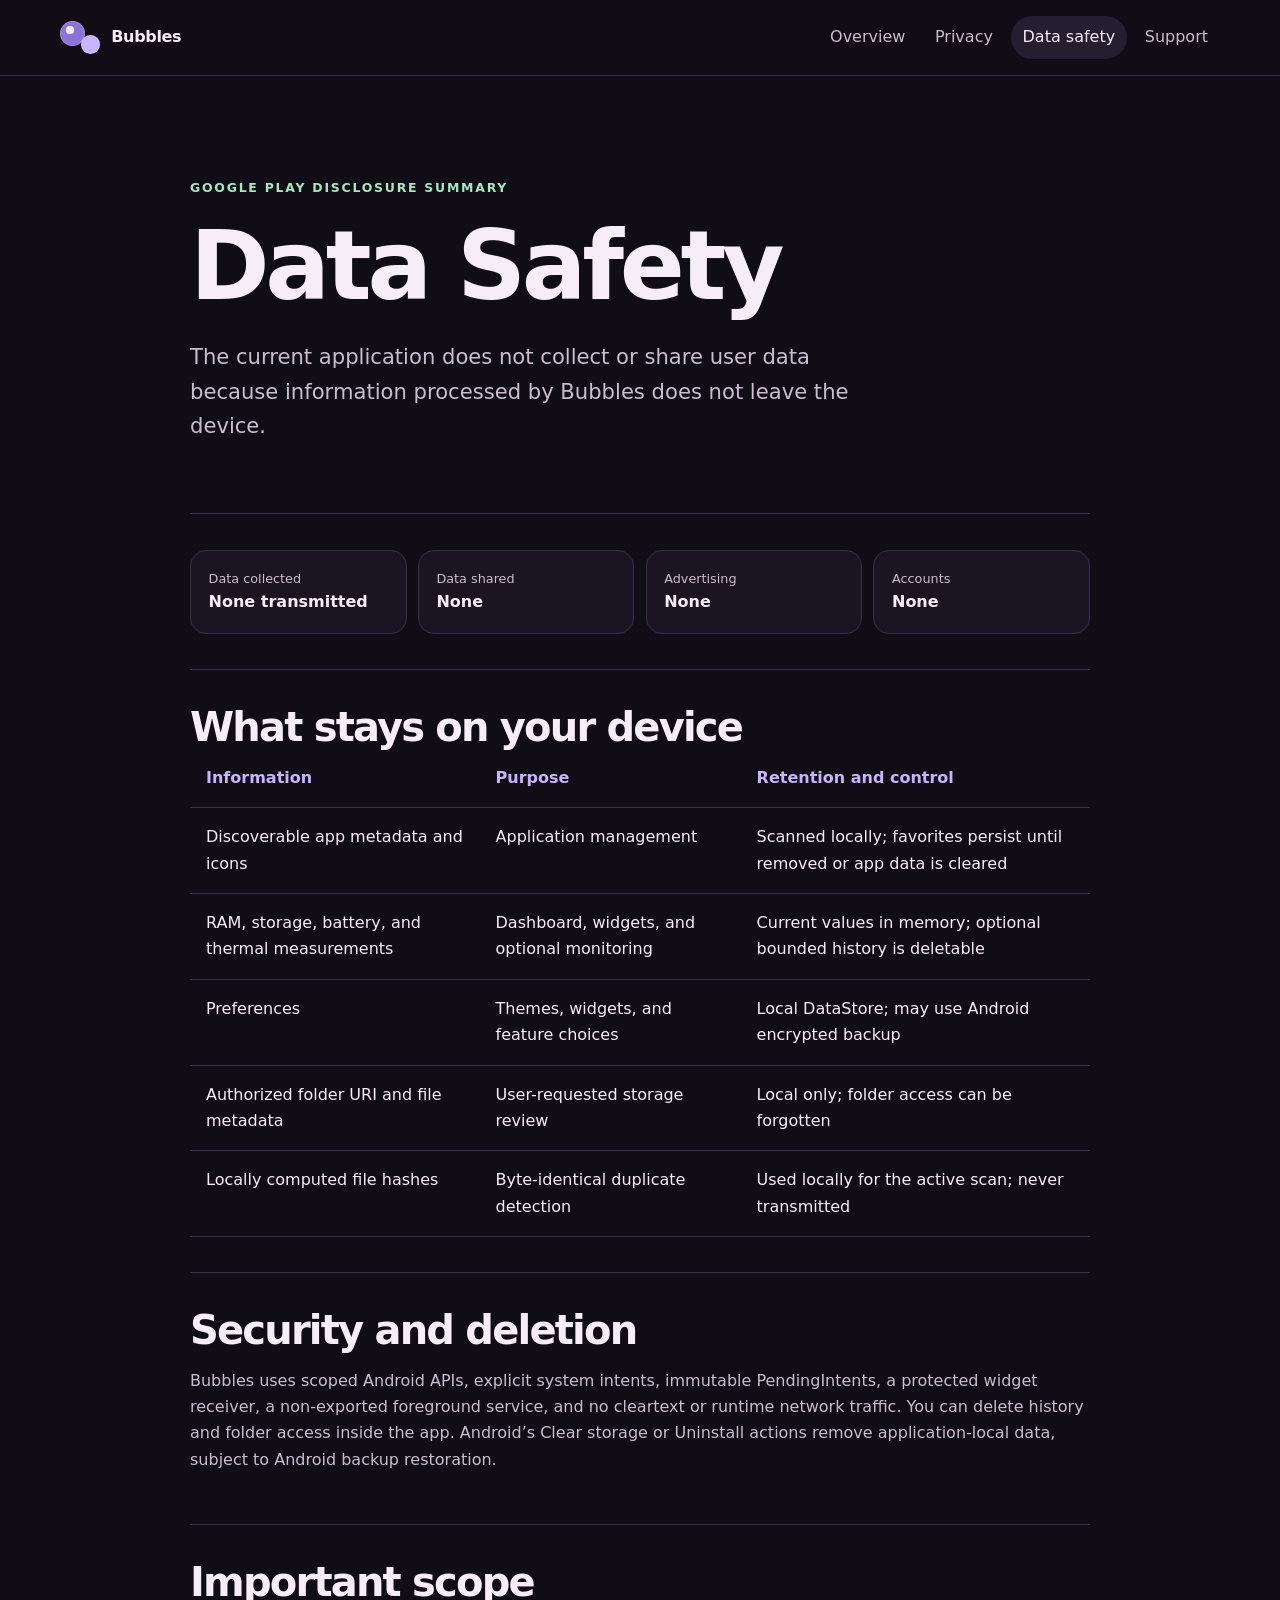
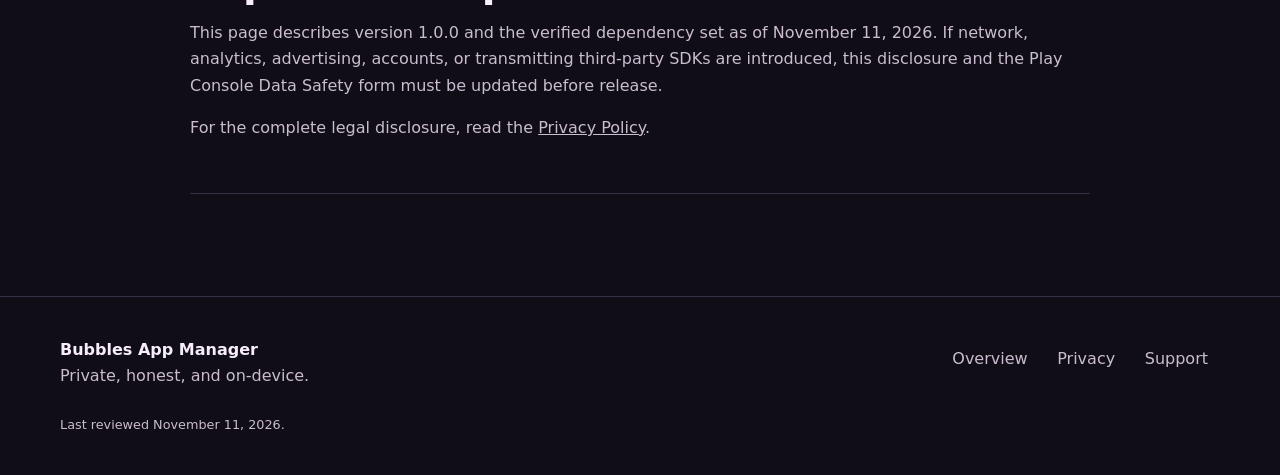
==== data-safety.html @ a94c3827 "Create Bubbles App Manager website" ====
<!doctype html>
<html lang="en">
<head>
  <meta charset="utf-8">
  <meta name="viewport" content="width=device-width, initial-scale=1">
  <meta name="description" content="Google Play Data Safety summary for Bubbles App Manager.">
  <meta name="theme-color" content="#15111d">
  <meta http-equiv="Content-Security-Policy" content="default-src 'self'; style-src 'self'; img-src 'self' data:; base-uri 'none'; form-action 'none'; frame-ancestors 'none'; upgrade-insecure-requests">
  <link rel="canonical" href="https://kernferm.github.io/BubblesAppManager/data-safety.html">
  <link rel="stylesheet" href="styles.css">
  <title>Data Safety · Bubbles App Manager</title>
</head>
<body>
  <a class="skip-link" href="#main">Skip to content</a>
  <header class="site-header"><a class="brand" href="./" aria-label="Bubbles App Manager home"><span class="brand-mark" aria-hidden="true"><i></i><i></i><i></i></span><span>Bubbles</span></a><nav aria-label="Primary navigation"><a href="./">Overview</a><a href="privacy.html">Privacy</a><a aria-current="page" href="data-safety.html">Data safety</a><a href="support.html">Support</a></nav></header>
  <main id="main" class="policy shell">
    <header class="policy-hero"><p class="eyebrow">Google Play disclosure summary</p><h1>Data Safety</h1><p class="lede">The current application does not collect or share user data because information processed by Bubbles does not leave the device.</p></header>

    <section class="safety-summary" aria-label="Data Safety summary"><div><span>Data collected</span><strong>None transmitted</strong></div><div><span>Data shared</span><strong>None</strong></div><div><span>Advertising</span><strong>None</strong></div><div><span>Accounts</span><strong>None</strong></div></section>

    <section><h2>What stays on your device</h2><div class="table-wrap"><table><thead><tr><th>Information</th><th>Purpose</th><th>Retention and control</th></tr></thead><tbody><tr><td>Discoverable app metadata and icons</td><td>Application management</td><td>Scanned locally; favorites persist until removed or app data is cleared</td></tr><tr><td>RAM, storage, battery, and thermal measurements</td><td>Dashboard, widgets, and optional monitoring</td><td>Current values in memory; optional bounded history is deletable</td></tr><tr><td>Preferences</td><td>Themes, widgets, and feature choices</td><td>Local DataStore; may use Android encrypted backup</td></tr><tr><td>Authorized folder URI and file metadata</td><td>User-requested storage review</td><td>Local only; folder access can be forgotten</td></tr><tr><td>Locally computed file hashes</td><td>Byte-identical duplicate detection</td><td>Used locally for the active scan; never transmitted</td></tr></tbody></table></div></section>

    <section><h2>Security and deletion</h2><p>Bubbles uses scoped Android APIs, explicit system intents, immutable PendingIntents, a protected widget receiver, a non-exported foreground service, and no cleartext or runtime network traffic. You can delete history and folder access inside the app. Android’s Clear storage or Uninstall actions remove application-local data, subject to Android backup restoration.</p></section>

    <section><h2>Important scope</h2><p>This page describes version 1.0.0 and the verified dependency set as of November 11, 2026. If network, analytics, advertising, accounts, or transmitting third-party SDKs are introduced, this disclosure and the Play Console Data Safety form must be updated before release.</p><p>For the complete legal disclosure, read the <a href="privacy.html">Privacy Policy</a>.</p></section>
  </main>
  <footer><div class="shell footer-grid"><p><strong>Bubbles App Manager</strong><br><span>Private, honest, and on-device.</span></p><nav aria-label="Footer navigation"><a href="./">Overview</a><a href="privacy.html">Privacy</a><a href="support.html">Support</a></nav><p class="fine-print">Last reviewed November 11, 2026.</p></div></footer>
</body>
</html>
---- styles.css ----
:root {
  color-scheme: dark;
  --bg: #110d16;
  --surface: #1b1523;
  --surface-2: #251d30;
  --ink: #f7edf9;
  --muted: #c9bdcf;
  --line: #3a2f46;
  --violet: #c7b4ff;
  --violet-2: #8d73d8;
  --mint: #a8e6c0;
  --green: #315c3c;
  --radius: 1.5rem;
  --shadow: 0 24px 80px rgba(0, 0, 0, .35);
}

* { box-sizing: border-box; }
html { scroll-behavior: smooth; }
body { margin: 0; background: var(--bg); color: var(--ink); font: 1rem/1.65 system-ui, -apple-system, BlinkMacSystemFont, "Segoe UI", sans-serif; }
a { color: inherit; }
a:focus-visible, summary:focus-visible { outline: 3px solid var(--mint); outline-offset: 4px; border-radius: .25rem; }
.skip-link { position: fixed; left: 1rem; top: -6rem; z-index: 99; padding: .75rem 1rem; background: var(--ink); color: var(--bg); border-radius: .75rem; }
.skip-link:focus { top: 1rem; }
.shell { width: min(1160px, calc(100% - 2rem)); margin-inline: auto; }
.narrow { max-width: 760px; }
.site-header { min-height: 76px; padding: .8rem max(1rem, calc((100vw - 1160px) / 2)); display: flex; align-items: center; justify-content: space-between; gap: 1.5rem; border-bottom: 1px solid var(--line); background: rgba(17, 13, 22, .94); position: sticky; top: 0; z-index: 20; backdrop-filter: blur(18px); }
.brand { display: inline-flex; align-items: center; gap: .7rem; font-weight: 800; text-decoration: none; letter-spacing: -.02em; }
.brand-mark { width: 2.5rem; height: 2.1rem; display: inline-block; position: relative; }
.brand-mark i { position: absolute; display: block; border-radius: 50%; background: var(--violet-2); box-shadow: inset 0 0 0 1px rgba(255,255,255,.2); }
.brand-mark i:nth-child(1) { width: 1.55rem; height: 1.55rem; left: 0; top: 0; }
.brand-mark i:nth-child(2) { width: 1.2rem; height: 1.2rem; right: 0; bottom: 0; background: var(--violet); }
.brand-mark i:nth-child(3) { width: .48rem; height: .48rem; left: .38rem; top: .35rem; background: #efe9ff; }
.brand-mark.large { transform: scale(1.8); transform-origin: left center; margin-bottom: 2rem; }
.site-header nav, footer nav { display: flex; flex-wrap: wrap; gap: .35rem; }
.site-header nav a, footer nav a { color: var(--muted); text-decoration: none; padding: .55rem .75rem; border-radius: 999px; }
.site-header nav a:hover, .site-header nav a[aria-current="page"], footer nav a:hover { color: var(--ink); background: var(--surface-2); }

.hero { min-height: 720px; padding-block: clamp(4rem, 10vw, 8rem); display: grid; grid-template-columns: 1.08fr .92fr; align-items: center; gap: clamp(2rem, 7vw, 7rem); }
.eyebrow { margin: 0 0 1rem; color: var(--mint); font-size: .78rem; font-weight: 800; letter-spacing: .14em; text-transform: uppercase; }
h1, h2, h3 { margin: 0; line-height: 1.08; letter-spacing: -.045em; }
h1 { font-size: clamp(3.2rem, 7.2vw, 6.8rem); }
h1 span { color: var(--violet); }
h2 { font-size: clamp(2.2rem, 4.8vw, 4.4rem); }
h3 { font-size: 1.45rem; }
.lede { max-width: 700px; color: var(--muted); font-size: clamp(1.08rem, 2vw, 1.32rem); }
.hero-actions { display: flex; flex-wrap: wrap; gap: .75rem; margin-block: 2rem; }
.button { display: inline-flex; min-height: 48px; align-items: center; justify-content: center; padding: .75rem 1.1rem; border: 1px solid var(--line); border-radius: 999px; font-weight: 750; text-decoration: none; }
.button.primary { background: var(--violet); border-color: var(--violet); color: #171020; }
.button.primary:hover { background: #d7c9ff; }
.button.secondary:hover { background: var(--surface-2); }
.trust-list { display: flex; flex-wrap: wrap; gap: .7rem 1.4rem; padding: 0; margin: 0; list-style: none; color: var(--muted); font-size: .92rem; }
.trust-list li::before { content: "✓"; color: var(--mint); margin-right: .45rem; font-weight: 900; }

.device-card { background: linear-gradient(155deg, #292036, #18121f); border: 1px solid #463653; border-radius: 2.4rem; padding: clamp(1.2rem, 4vw, 2rem); box-shadow: var(--shadow); transform: rotate(1.5deg); }
.device-top, .metric-row { display: flex; align-items: center; justify-content: space-between; gap: 1rem; }
.device-top { font-weight: 800; }
.status-dot { color: var(--mint); background: rgba(49, 92, 60, .6); padding: .3rem .65rem; border-radius: 999px; font-size: .78rem; }
.score-orbit { width: 9rem; aspect-ratio: 1; margin: 2rem auto; border-radius: 50%; display: grid; place-items: center; background: conic-gradient(var(--violet) 0 82%, #3c3049 82%); position: relative; }
.score-orbit::after { content: ""; position: absolute; inset: .55rem; background: var(--surface); border-radius: inherit; }
.score-orbit span { position: relative; z-index: 1; font-size: 1.45rem; font-weight: 800; }
.metric { margin-top: 1.35rem; }
.metric > span, .metric > strong { display: block; }
.metric > span { color: var(--muted); font-size: .88rem; }
.metric i { display: block; height: .45rem; margin-top: .55rem; border-radius: 999px; background: linear-gradient(90deg, var(--violet) var(--value), #3b3046 var(--value)); }
.metric i.value-54 { --value: 54%; }
.metric i.value-40 { --value: 40%; }
.metric-row { margin-top: 1.5rem; padding-top: 1.2rem; border-top: 1px solid var(--line); }
.device-card > p { color: var(--muted); margin: 1.5rem 0 0; font-size: .88rem; }

.statement { padding-block: clamp(4rem, 9vw, 8rem); background: var(--violet); color: #171020; }
.statement .eyebrow { color: #443171; }
.statement p:last-child { font-size: 1.15rem; max-width: 670px; }
.section { padding-block: clamp(4rem, 8vw, 7rem); }
.section-heading { max-width: 760px; margin-bottom: 3rem; }
.feature-grid { display: grid; grid-template-columns: repeat(3, 1fr); gap: 1px; background: var(--line); border: 1px solid var(--line); border-radius: var(--radius); overflow: hidden; }
.feature-grid article { min-height: 280px; padding: 1.8rem; background: var(--surface); }
.feature-grid p { color: var(--muted); }
.feature-number { display: block; margin-bottom: 3.5rem; color: var(--violet); font: 800 .78rem/1 monospace; }
.privacy-panel { padding-block: clamp(4rem, 8vw, 7rem); background: var(--surface-2); }
.privacy-grid { display: grid; grid-template-columns: .8fr 1.2fr; gap: clamp(2rem, 8vw, 8rem); }
.privacy-points { border-top: 1px solid var(--line); }
.privacy-points p { padding: 1.4rem 0; margin: 0; border-bottom: 1px solid var(--line); color: var(--muted); }
.privacy-points strong { display: block; color: var(--ink); }
.final-cta { display: grid; grid-template-columns: .8fr 1.2fr; gap: 3rem; align-items: start; }
.link-cards { display: grid; gap: .7rem; }
.link-cards a { display: flex; justify-content: space-between; gap: 1rem; padding: 1.2rem; text-decoration: none; background: var(--surface); border: 1px solid var(--line); border-radius: 1rem; }
.link-cards a:hover { border-color: var(--violet); transform: translateX(.2rem); }
.link-cards span { font-weight: 800; }
.link-cards small { color: var(--muted); text-align: right; }

.policy { max-width: 900px; padding-block: clamp(3rem, 8vw, 7rem); }
.policy-hero { padding-bottom: 3rem; border-bottom: 1px solid var(--line); }
.policy-hero h1 { font-size: clamp(3rem, 8vw, 6rem); }
.policy-hero .button { margin-top: 1.2rem; }
.policy-toc { display: flex; flex-wrap: wrap; gap: .5rem; margin: 2rem 0 1rem; }
.policy-toc a { color: var(--muted); padding: .45rem .7rem; border: 1px solid var(--line); border-radius: 999px; text-decoration: none; }
.policy section { padding-block: 2.2rem; border-bottom: 1px solid var(--line); }
.policy section h2 { font-size: clamp(1.7rem, 4vw, 2.5rem); }
.policy section p, .policy section li, .policy dd { color: var(--muted); }
.policy li + li { margin-top: .6rem; }
.policy dt { font-weight: 800; margin-top: 1rem; }
.policy dd { margin: .25rem 0 0; }
.safety-summary { display: grid; grid-template-columns: repeat(4, 1fr); gap: .7rem; }
.safety-summary div { padding: 1.1rem; background: var(--surface); border: 1px solid var(--line); border-radius: 1rem; }
.safety-summary span, .safety-summary strong { display: block; }
.safety-summary span { color: var(--muted); font-size: .8rem; }
.table-wrap { overflow-x: auto; }
table { width: 100%; border-collapse: collapse; min-width: 660px; }
th, td { padding: 1rem; text-align: left; vertical-align: top; border-bottom: 1px solid var(--line); }
th { color: var(--violet); }
.faq details { border-top: 1px solid var(--line); padding: 1rem 0; }
.faq details:last-child { border-bottom: 1px solid var(--line); }
.faq summary { cursor: pointer; font-weight: 800; font-size: 1.08rem; }
.not-found { min-height: 100vh; display: grid; align-content: center; justify-items: start; }
.not-found h1 { font-size: clamp(3rem, 8vw, 6rem); }

footer { border-top: 1px solid var(--line); padding-block: 2.5rem; }
.footer-grid { display: grid; grid-template-columns: 1fr auto; gap: 1.5rem; align-items: start; }
.footer-grid p { margin: 0; }
.footer-grid span, .fine-print { color: var(--muted); }
.fine-print { grid-column: 1 / -1; font-size: .8rem; }

@media (max-width: 820px) {
  .site-header { align-items: flex-start; }
  .site-header nav { justify-content: flex-end; }
  .hero, .privacy-grid, .final-cta { grid-template-columns: 1fr; }
  .hero { padding-top: 4rem; }
  .device-card { transform: none; max-width: 560px; }
  .feature-grid { grid-template-columns: 1fr 1fr; }
  .safety-summary { grid-template-columns: 1fr 1fr; }
}

@media (max-width: 560px) {
  .site-header { position: static; display: block; }
  .site-header nav { margin-top: .65rem; justify-content: flex-start; }
  .site-header nav a { padding: .4rem .55rem; }
  .feature-grid { grid-template-columns: 1fr; }
  .feature-grid article { min-height: auto; }
  .feature-number { margin-bottom: 1.8rem; }
  .safety-summary { grid-template-columns: 1fr; }
  .footer-grid { grid-template-columns: 1fr; }
  .fine-print { grid-column: auto; }
  .link-cards a { display: block; }
  .link-cards small { display: block; text-align: left; margin-top: .2rem; }
}

@media (prefers-reduced-motion: no-preference) {
  .button, .link-cards a { transition: transform .18s ease, background-color .18s ease, border-color .18s ease; }
  .button:hover { transform: translateY(-2px); }
}

@media print {
  :root { color-scheme: light; --bg: #fff; --surface: #fff; --surface-2: #f4f1f6; --ink: #171020; --muted: #443d48; --line: #ccc; }
  .site-header { position: static; }
  .hero-actions, .device-card, footer nav { display: none; }
}
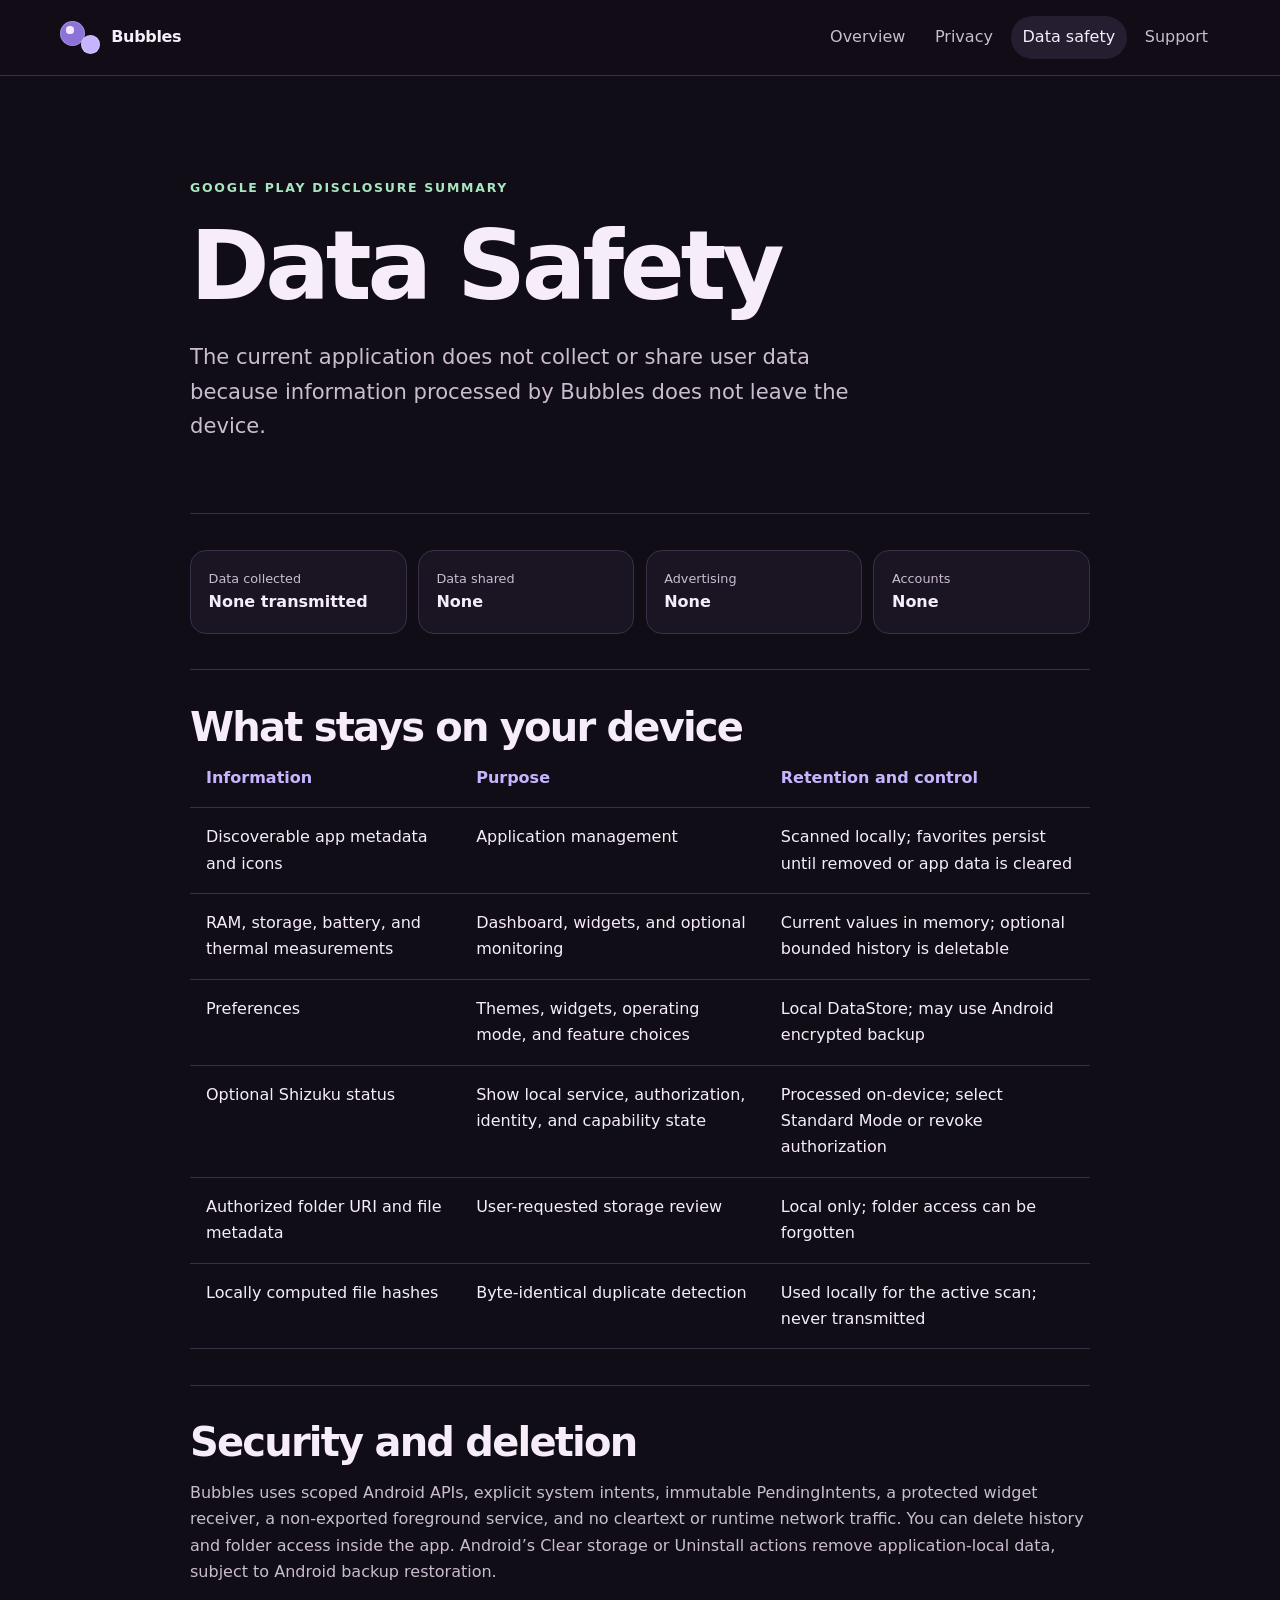
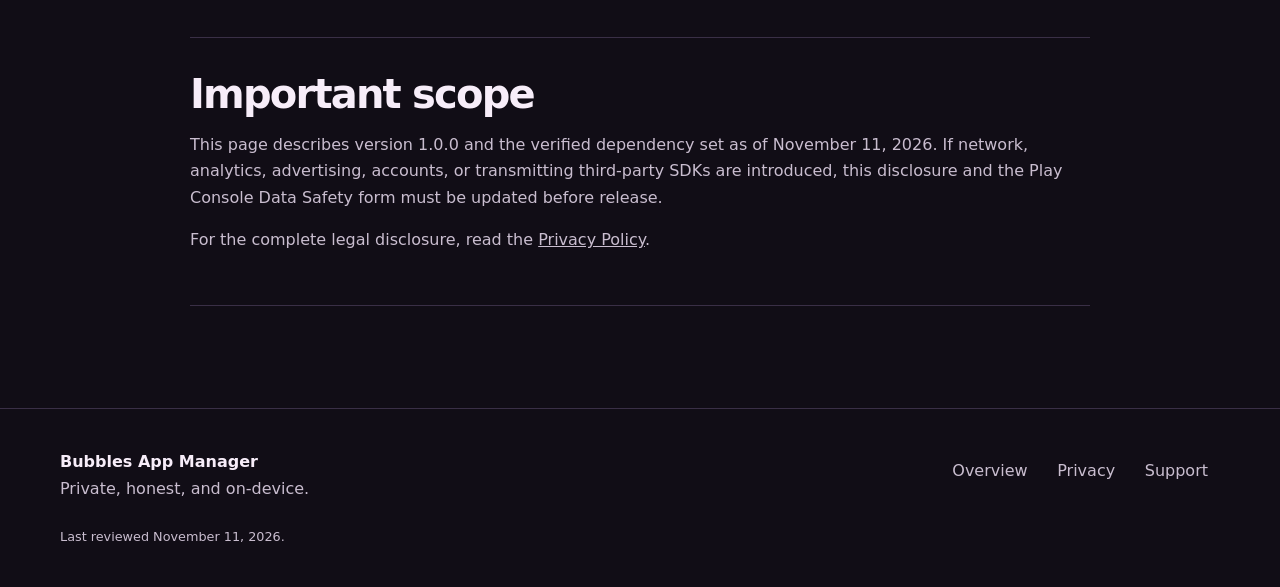
==== commit 460f476f: "Update data-safety.html for optional Advanced Mode" ====
--- a/data-safety.html
+++ b/data-safety.html
@@ -18,7 +18,7 @@
 
     <section class="safety-summary" aria-label="Data Safety summary"><div><span>Data collected</span><strong>None transmitted</strong></div><div><span>Data shared</span><strong>None</strong></div><div><span>Advertising</span><strong>None</strong></div><div><span>Accounts</span><strong>None</strong></div></section>
 
-    <section><h2>What stays on your device</h2><div class="table-wrap"><table><thead><tr><th>Information</th><th>Purpose</th><th>Retention and control</th></tr></thead><tbody><tr><td>Discoverable app metadata and icons</td><td>Application management</td><td>Scanned locally; favorites persist until removed or app data is cleared</td></tr><tr><td>RAM, storage, battery, and thermal measurements</td><td>Dashboard, widgets, and optional monitoring</td><td>Current values in memory; optional bounded history is deletable</td></tr><tr><td>Preferences</td><td>Themes, widgets, and feature choices</td><td>Local DataStore; may use Android encrypted backup</td></tr><tr><td>Authorized folder URI and file metadata</td><td>User-requested storage review</td><td>Local only; folder access can be forgotten</td></tr><tr><td>Locally computed file hashes</td><td>Byte-identical duplicate detection</td><td>Used locally for the active scan; never transmitted</td></tr></tbody></table></div></section>
+    <section><h2>What stays on your device</h2><div class="table-wrap"><table><thead><tr><th>Information</th><th>Purpose</th><th>Retention and control</th></tr></thead><tbody><tr><td>Discoverable app metadata and icons</td><td>Application management</td><td>Scanned locally; favorites persist until removed or app data is cleared</td></tr><tr><td>RAM, storage, battery, and thermal measurements</td><td>Dashboard, widgets, and optional monitoring</td><td>Current values in memory; optional bounded history is deletable</td></tr><tr><td>Preferences</td><td>Themes, widgets, operating mode, and feature choices</td><td>Local DataStore; may use Android encrypted backup</td></tr><tr><td>Optional Shizuku status</td><td>Show local service, authorization, identity, and capability state</td><td>Processed on-device; select Standard Mode or revoke authorization</td></tr><tr><td>Authorized folder URI and file metadata</td><td>User-requested storage review</td><td>Local only; folder access can be forgotten</td></tr><tr><td>Locally computed file hashes</td><td>Byte-identical duplicate detection</td><td>Used locally for the active scan; never transmitted</td></tr></tbody></table></div></section>
 
     <section><h2>Security and deletion</h2><p>Bubbles uses scoped Android APIs, explicit system intents, immutable PendingIntents, a protected widget receiver, a non-exported foreground service, and no cleartext or runtime network traffic. You can delete history and folder access inside the app. Android’s Clear storage or Uninstall actions remove application-local data, subject to Android backup restoration.</p></section>
 
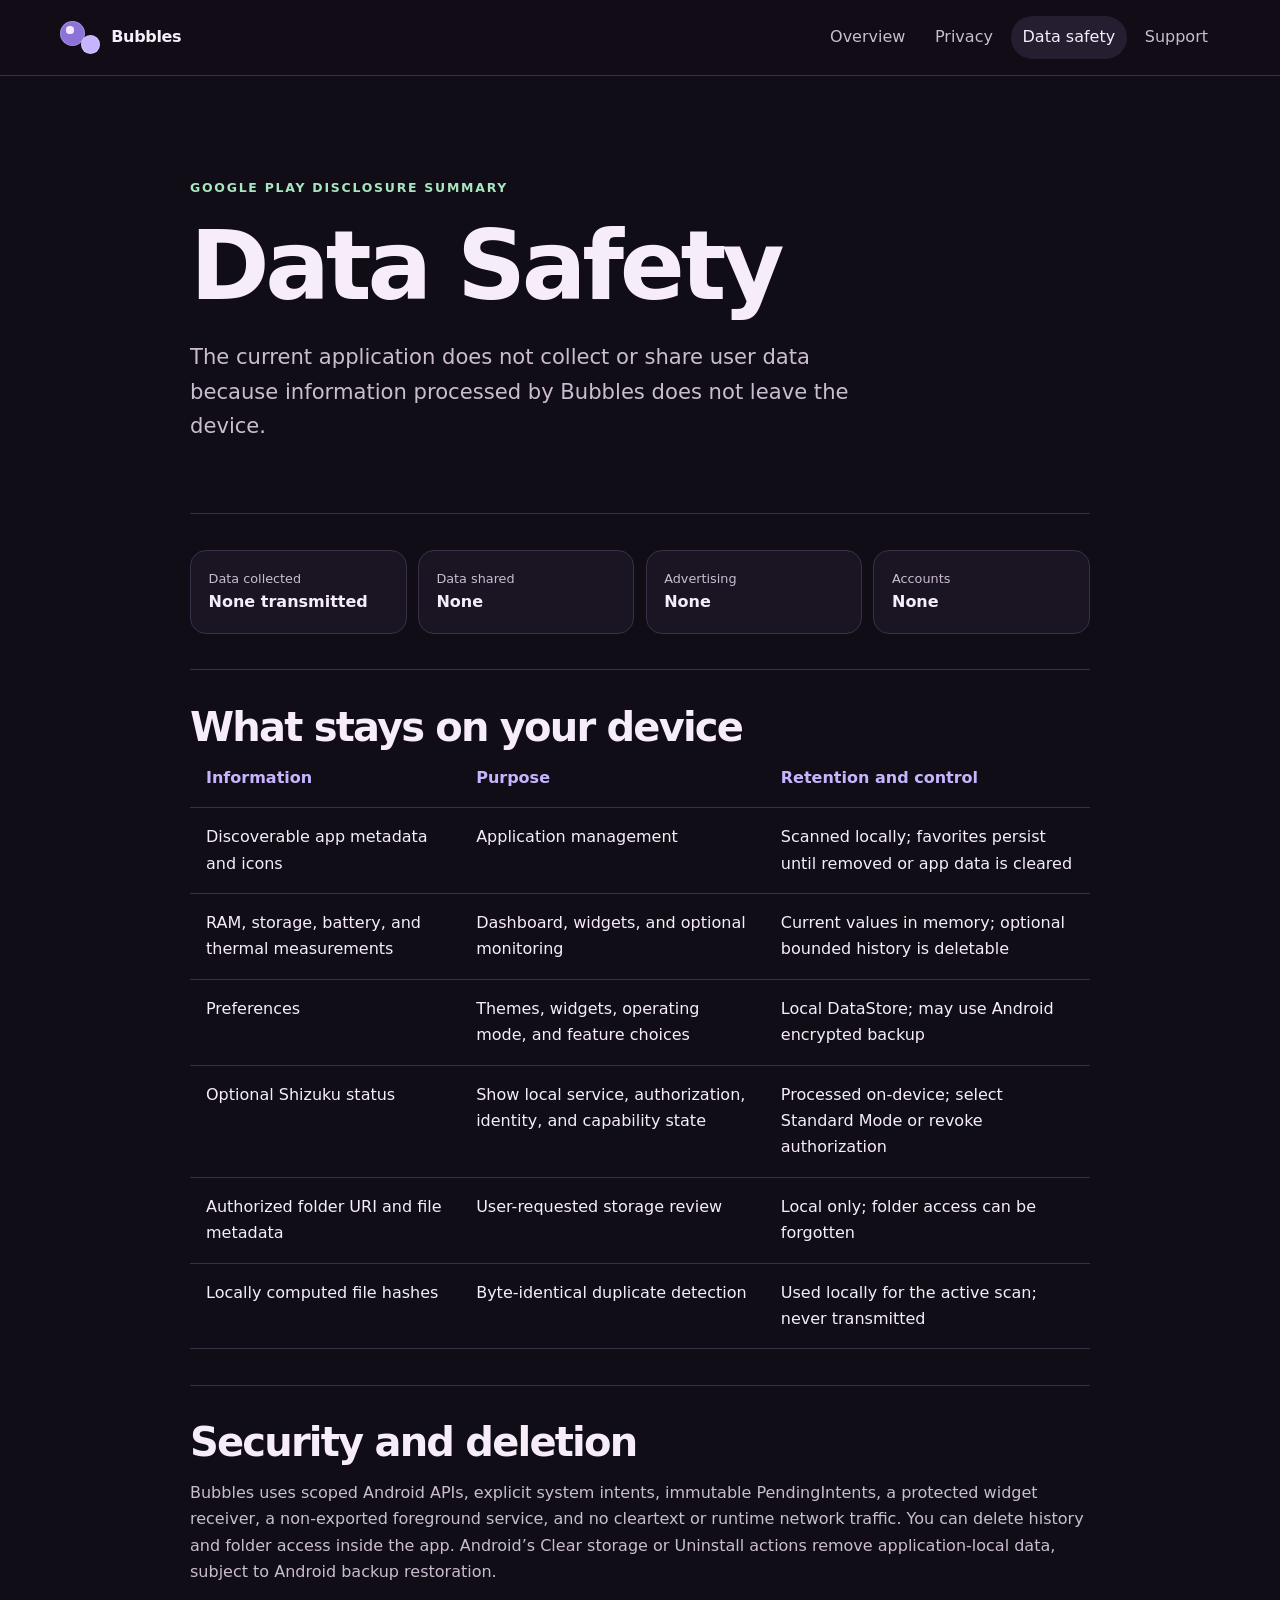
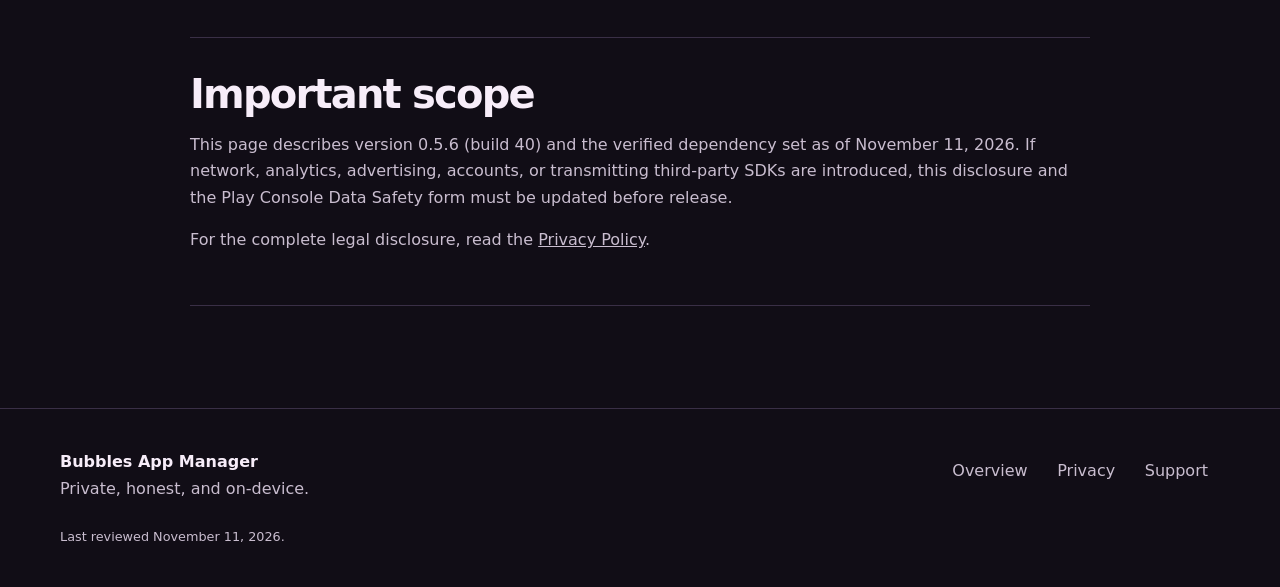
==== commit 9be763e9: "Update public version to 0.5.6 build 40" ====
--- a/data-safety.html
+++ b/data-safety.html
@@ -22,7 +22,7 @@
 
     <section><h2>Security and deletion</h2><p>Bubbles uses scoped Android APIs, explicit system intents, immutable PendingIntents, a protected widget receiver, a non-exported foreground service, and no cleartext or runtime network traffic. You can delete history and folder access inside the app. Android’s Clear storage or Uninstall actions remove application-local data, subject to Android backup restoration.</p></section>
 
-    <section><h2>Important scope</h2><p>This page describes version 1.0.0 and the verified dependency set as of November 11, 2026. If network, analytics, advertising, accounts, or transmitting third-party SDKs are introduced, this disclosure and the Play Console Data Safety form must be updated before release.</p><p>For the complete legal disclosure, read the <a href="privacy.html">Privacy Policy</a>.</p></section>
+    <section><h2>Important scope</h2><p>This page describes version 0.5.6 (build 40) and the verified dependency set as of November 11, 2026. If network, analytics, advertising, accounts, or transmitting third-party SDKs are introduced, this disclosure and the Play Console Data Safety form must be updated before release.</p><p>For the complete legal disclosure, read the <a href="privacy.html">Privacy Policy</a>.</p></section>
   </main>
   <footer><div class="shell footer-grid"><p><strong>Bubbles App Manager</strong><br><span>Private, honest, and on-device.</span></p><nav aria-label="Footer navigation"><a href="./">Overview</a><a href="privacy.html">Privacy</a><a href="support.html">Support</a></nav><p class="fine-print">Last reviewed November 11, 2026.</p></div></footer>
 </body>
--- a/styles.css
+++ b/styles.css
@@ -72,6 +72,17 @@
 .statement p:last-child { font-size: 1.15rem; max-width: 670px; }
 .section { padding-block: clamp(4rem, 8vw, 7rem); }
 .section-heading { max-width: 760px; margin-bottom: 3rem; }
+.mode-grid { display: grid; grid-template-columns: 1fr 1fr; gap: 1rem; }
+.mode-card { padding: clamp(1.5rem, 4vw, 2.4rem); background: var(--surface); border: 1px solid var(--line); border-radius: var(--radius); }
+.mode-card.advanced { background: linear-gradient(145deg, #292036, #1b1523); border-color: var(--violet-2); }
+.mode-card h3 { margin-top: .8rem; font-size: clamp(1.8rem, 4vw, 2.7rem); }
+.mode-card p, .mode-card li, .mode-note { color: var(--muted); }
+.mode-card ul { padding-left: 1.2rem; }
+.mode-card li + li { margin-top: .55rem; }
+.mode-label { display: inline-flex; padding: .3rem .65rem; color: var(--mint); background: rgba(49, 92, 60, .55); border-radius: 999px; font-size: .75rem; font-weight: 800; letter-spacing: .08em; text-transform: uppercase; }
+.mode-actions { display: flex; flex-wrap: wrap; gap: .65rem; margin-top: 1.5rem; }
+.mode-note { max-width: 900px; margin: 1.4rem 0 0; }
+.mode-note strong { color: var(--ink); }
 .feature-grid { display: grid; grid-template-columns: repeat(3, 1fr); gap: 1px; background: var(--line); border: 1px solid var(--line); border-radius: var(--radius); overflow: hidden; }
 .feature-grid article { min-height: 280px; padding: 1.8rem; background: var(--surface); }
 .feature-grid p { color: var(--muted); }
@@ -123,7 +134,7 @@
 @media (max-width: 820px) {
   .site-header { align-items: flex-start; }
   .site-header nav { justify-content: flex-end; }
-  .hero, .privacy-grid, .final-cta { grid-template-columns: 1fr; }
+  .hero, .privacy-grid, .final-cta, .mode-grid { grid-template-columns: 1fr; }
   .hero { padding-top: 4rem; }
   .device-card { transform: none; max-width: 560px; }
   .feature-grid { grid-template-columns: 1fr 1fr; }
